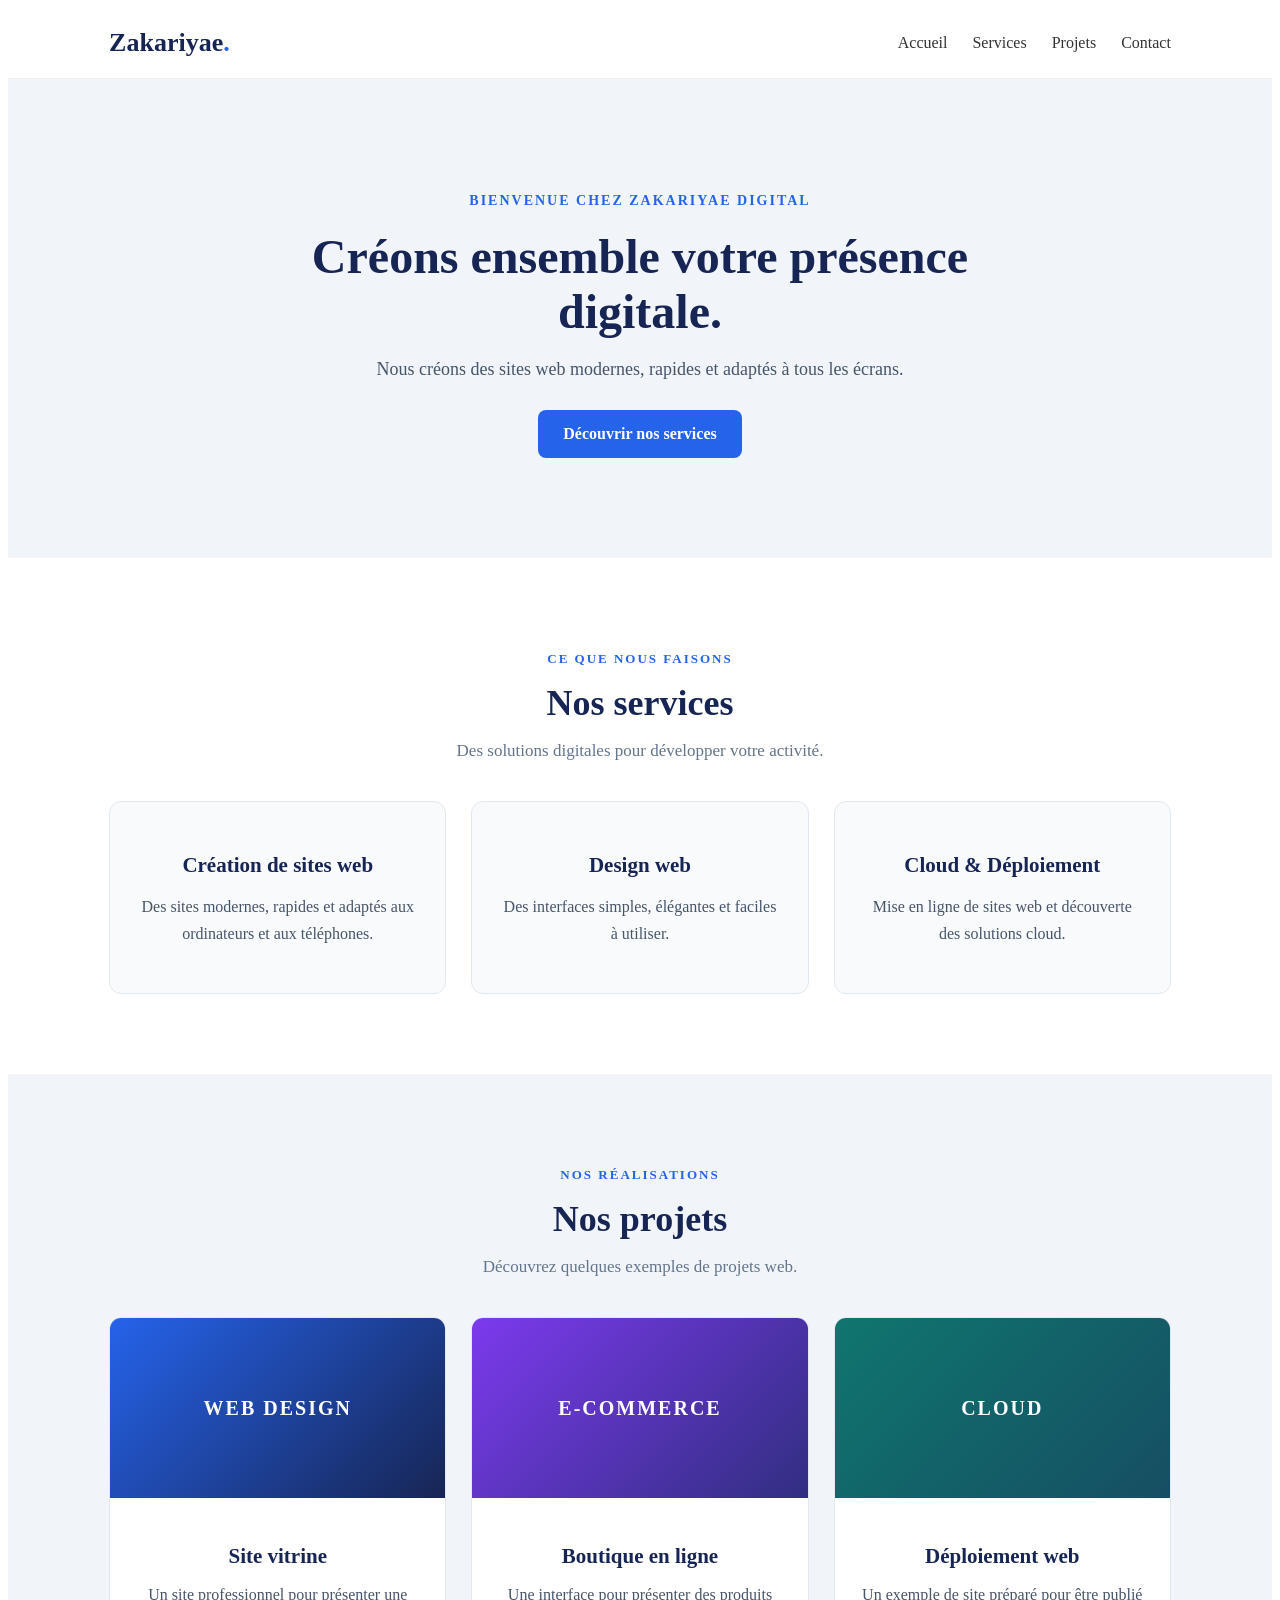
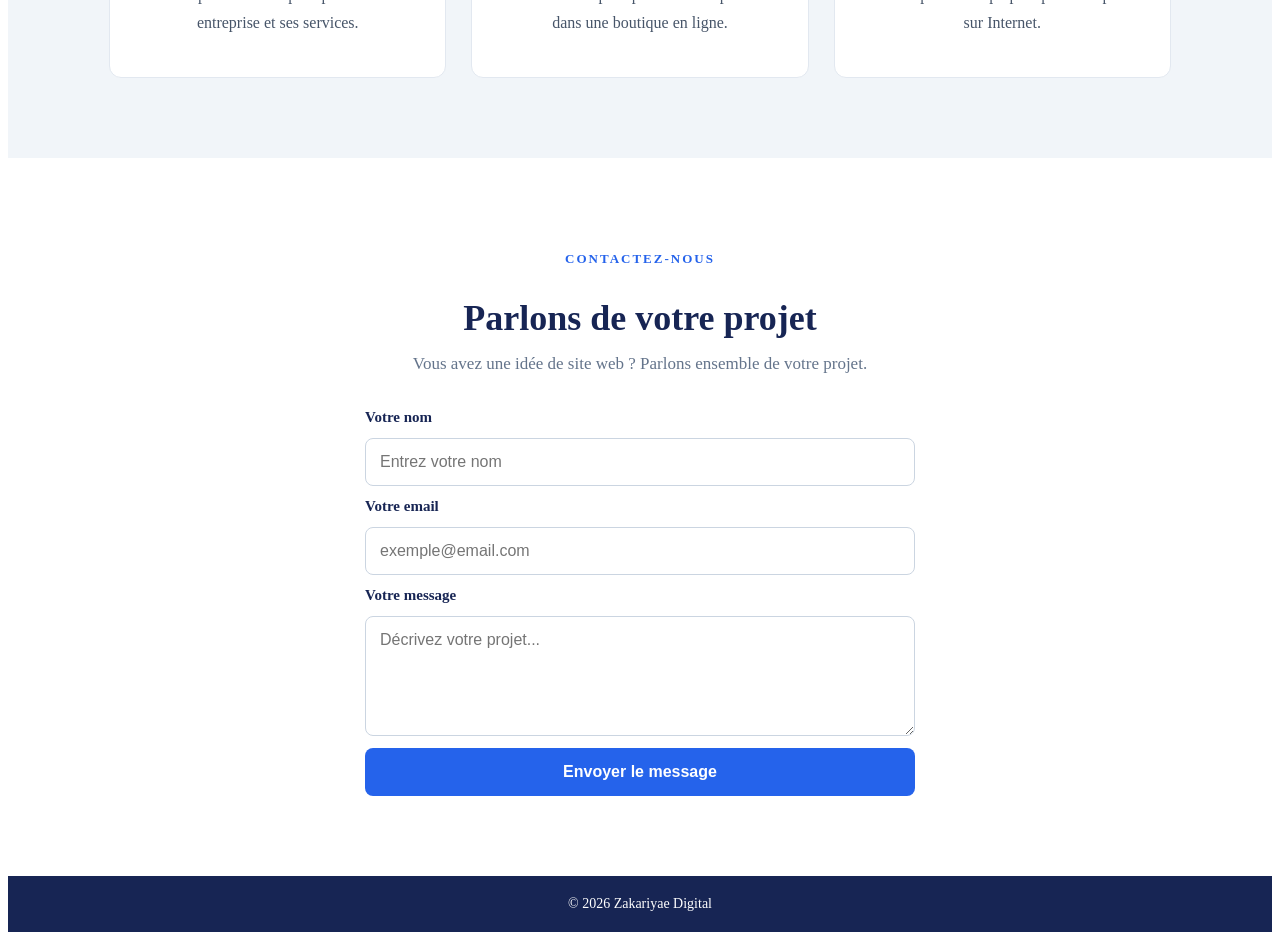
==== index.html @ b0ac404f "Update index.html" ====
<!DOCTYPE html>
<html lang="fr">
<head>
    <meta charset="UTF-8">
    <meta name="viewport" content="width=device-width, initial-scale=1.0">
<title>Zakariyae Digital | Création de sites web au Maroc</title>
<meta name="description" content="Zakariyae Digital est une agence web spécialisée dans la création de sites web, le design et le déploiement cloud.">
    <link rel="stylesheet" href="style.css">
</head>

<body>
    <header class="navbar">
        <a href="#" class="logo">Zakariyae<span>.</span></a>

        <nav>
            <a href="#accueil">Accueil</a>
            <a href="#services">Services</a>
            <a href="#portfolio">Projets</a>
            <a href="#contact">Contact</a>
        </nav>
    </header>

    <main>
        <section class="hero" id="accueil">
            <p class="subtitle">BIENVENUE CHEZ ZAKARIYAE DIGITAL</p>
            <h1>Créons ensemble votre présence digitale.</h1>
            <p class="description">
                Nous créons des sites web modernes,
                rapides et adaptés à tous les écrans.
            </p>
            <a href="#services" class="btn">Découvrir nos services</a>
        </section>

        <section class="services" id="services">
            <p class="section-subtitle">CE QUE NOUS FAISONS</p>
            <h2>Nos services</h2>
            <p class="services-description">
                Des solutions digitales pour développer votre activité.
            </p>

            <div class="services-container">
                <div class="service-card">
                    <h3>Création de sites web</h3>
                    <p>Des sites modernes, rapides et adaptés aux ordinateurs et aux téléphones.</p>
                </div>

                <div class="service-card">
                    <h3>Design web</h3>
                    <p>Des interfaces simples, élégantes et faciles à utiliser.</p>
                </div>

                <div class="service-card">
                    <h3>Cloud & Déploiement</h3>
                    <p>Mise en ligne de sites web et découverte des solutions cloud.</p>
                </div>
            </div>
        </section>

        <section class="portfolio" id="portfolio">
            <p class="section-subtitle">NOS RÉALISATIONS</p>
            <h2>Nos projets</h2>
            <p class="portfolio-description">
                Découvrez quelques exemples de projets web.
            </p>

            <div class="portfolio-container">
                <article class="project-card">
                    <div class="project-visual visual-one">
                        <span>WEB DESIGN</span>
                    </div>
                    <div class="project-info">
                        <h3>Site vitrine</h3>
                        <p>Un site professionnel pour présenter une entreprise et ses services.</p>
                    </div>
                </article>

                <article class="project-card">
                    <div class="project-visual visual-two">
                        <span>E-COMMERCE</span>
                    </div>
                    <div class="project-info">
                        <h3>Boutique en ligne</h3>
                        <p>Une interface pour présenter des produits dans une boutique en ligne.</p>
                    </div>
                </article>

                <article class="project-card">
                    <div class="project-visual visual-three">
                        <span>CLOUD</span>
                    </div>
                    <div class="project-info">
                        <h3>Déploiement web</h3>
                        <p>Un exemple de site préparé pour être publié sur Internet.</p>
                    </div>
                </article>
            </div>
        </section>

        <section class="contact" id="contact">
            <p class="section-subtitle">CONTACTEZ-NOUS</p>
            <h2>Parlons de votre projet</h2>
        
            <p class="contact-description">
                Vous avez une idée de site web ?
                Parlons ensemble de votre projet.
            </p>
        
           <form class="contact-form" action="https://formspree.io/f/xyekvlay" method="POST">
                <label for="nom">Votre nom</label>
                <input type="text" id="nom" name="nom"
                       placeholder="Entrez votre nom" required>
        
                <label for="email">Votre email</label>
                <input type="email" id="email" name="email"
                       placeholder="exemple@email.com" required>
        
                <label for="message">Votre message</label>
                <textarea id="message" name="message" rows="5"
                          placeholder="Décrivez votre projet..." required></textarea>
        
                <button type="submit" class="contact-btn">
                    Envoyer le message
                </button>
            </form>
        </section>
    </main>

    <footer>
        <p>© 2026 Zakariyae Digital</p>
    </footer>
</body>
</html>
---- style.css ----
/* NAVBAR */

.navbar {
    display: flex;
    justify-content: space-between;
    align-items: center;
    padding: 20px 8%;
    background-color: white;
    border-bottom: 1px solid #eeeeee;
}

.logo {
    font-size: 26px;
    font-weight: bold;
    color: #172554;
    text-decoration: none;
}

.logo span {
    color: #2563eb;
}

.navbar nav {
    display: flex;
    gap: 25px;
}

.navbar nav a {
    text-decoration: none;
    color: #333333;
    font-size: 16px;
    transition: color 0.3s ease;
}

.navbar nav a:hover {
    color: #2563eb;
}


/* HERO SECTION */

.hero {
    background-color: #f1f5f9;
    padding: 100px 8%;
    text-align: center;
}

.subtitle {
    color: #2563eb;
    font-size: 14px;
    font-weight: bold;
    letter-spacing: 2px;
}

.hero h1 {
    color: #172554;
    font-size: 48px;
    max-width: 800px;
    margin: 20px auto;
}

.description {
    color: #475569;
    font-size: 18px;
    max-width: 600px;
    margin: 20px auto 30px;
}

.btn {
    display: inline-block;
    background-color: #2563eb;
    color: white;
    padding: 15px 25px;
    border-radius: 8px;
    text-decoration: none;
    font-weight: bold;
    transition: all 0.3s ease;
}

.btn:hover {
    background-color: #1d4ed8;
    transform: translateY(-3px);
}
/* SERVICES SECTION */

.services {
    padding: 80px 8%;
    background-color: white;
    text-align: center;
}

.section-subtitle {
    color: #2563eb;
    font-size: 13px;
    font-weight: bold;
    letter-spacing: 2px;
}

.services h2 {
    color: #172554;
    font-size: 36px;
    margin: 15px 0;
}

.services-description {
    color: #64748b;
    font-size: 17px;
    margin-bottom: 40px;
}

.services-container {
    display: flex;
    gap: 25px;
    justify-content: center;
    align-items: stretch;
    flex-wrap: wrap;
}

.service-card {
    flex: 1 1 230px;
    padding: 30px;
    background-color: #f8fafc;
    border: 1px solid #e2e8f0;
    border-radius: 12px;
    box-sizing: border-box;
    transition: transform 0.3s ease,
                box-shadow 0.3s ease;
}

.service-card h3 {
    color: #172554;
    font-size: 21px;
    margin-bottom: 15px;
}

.service-card p {
    color: #475569;
    font-size: 16px;
    line-height: 1.7;
    margin-top: 0;
}

.service-card:hover {
    transform: translateY(-6px);
    box-shadow: 0 10px 25px rgba(0, 0, 0, 0.08);
}
/* PORTFOLIO SECTION */
.portfolio {
    padding: 80px 8%;
    background-color: #f1f5f9;
    text-align: center;
}

.portfolio h2 {
    color: #172554;
    font-size: 36px;
    margin: 15px 0;
}

.portfolio-description {
    color: #64748b;
    font-size: 17px;
    margin-bottom: 40px;
}

.portfolio-container {
    display: flex;
    gap: 25px;
    justify-content: center;
    flex-wrap: wrap;
}

.project-card {
    flex: 1 1 250px;
    max-width: 350px;
    background-color: white;
    border-radius: 12px;
    overflow: hidden;
    border: 1px solid #e2e8f0;
    transition: transform 0.3s ease,
                box-shadow 0.3s ease;
}

.project-card:hover {
    transform: translateY(-6px);
    box-shadow: 0 10px 25px rgba(0, 0, 0, 0.08);
}

.project-visual {
    min-height: 180px;
    display: flex;
    justify-content: center;
    align-items: center;
    color: white;
    font-size: 20px;
    font-weight: bold;
    letter-spacing: 2px;
}

.visual-one {
    background: linear-gradient(135deg, #2563eb, #172554);
}

.visual-two {
    background: linear-gradient(135deg, #7c3aed, #312e81);
}

.visual-three {
    background: linear-gradient(135deg, #0f766e, #164e63);
}

.project-info {
    padding: 25px;
}

.project-info h3 {
    color: #172554;
    font-size: 21px;
    margin-bottom: 12px;
}

.project-info p {
    color: #475569;
    font-size: 16px;
    line-height: 1.7;
    margin-top: 0;
}
/* CONTACT SECTION */
.contact {
    padding: 80px 8%;
    background-color: white;
    text-align: center;
}

.contact h2 {
    color: #172554;
    font-size: 36px;
    margin-bottom: 15px;
}

.contact > p:not(.section-subtitle) {
    color: #64748b;
    font-size: 17px;
}

/* FOOTER */
footer {
    background-color: #172554;
    color: white;
    text-align: center;
    padding: 20px;
}

footer p {
    font-size: 14px;
    margin: 0;
}
/* RESPONSIVE DESIGN */

@media (max-width: 768px) {
    .navbar {
        flex-direction: column;
        gap: 20px;
        padding: 20px;
    }

    .navbar nav {
        gap: 15px;
        flex-wrap: wrap;
        justify-content: center;
    }

    .hero {
        padding: 70px 20px;
    }

    .hero h1 {
        font-size: 36px;
    }

    .services,
    .portfolio,
    .contact {
        padding: 60px 20px;
    }

    .services-container,
    .portfolio-container {
        flex-direction: column;
        align-items: center;
    }

    .service-card,
    .project-card {
        width: 100%;
        max-width: 100%;
    }
}

@media (max-width: 400px) {
    .navbar nav {
        gap: 10px;
    }

    .navbar nav a {
        font-size: 14px;
    }

    .hero h1 {
        font-size: 30px;
    }

    .btn {
        padding: 12px 18px;
    }
}
/* CONTACT FORM */

.contact-description {
    color: #64748b;
    font-size: 17px;
    max-width: 550px;
    margin: 15px auto 35px;
}

.contact-form {
    display: flex;
    flex-direction: column;
    gap: 12px;
    max-width: 550px;
    margin: 0 auto;
    text-align: left;
}

.contact-form label {
    color: #172554;
    font-size: 15px;
    font-weight: bold;
}

.contact-form input,
.contact-form textarea {
    width: 100%;
    padding: 14px;
    border: 1px solid #cbd5e1;
    border-radius: 8px;
    box-sizing: border-box;
    font-family: Arial, sans-serif;
    font-size: 16px;
}

.contact-form input:focus,
.contact-form textarea:focus {
    outline: none;
    border-color: #2563eb;
}

.contact-btn {
    background-color: #2563eb;
    color: white;
    border: none;
    border-radius: 8px;
    padding: 15px;
    font-size: 16px;
    font-weight: bold;
    cursor: pointer;
    transition: background-color 0.3s ease;
}

.contact-btn:hover {
    background-color: #1d4ed8;
}
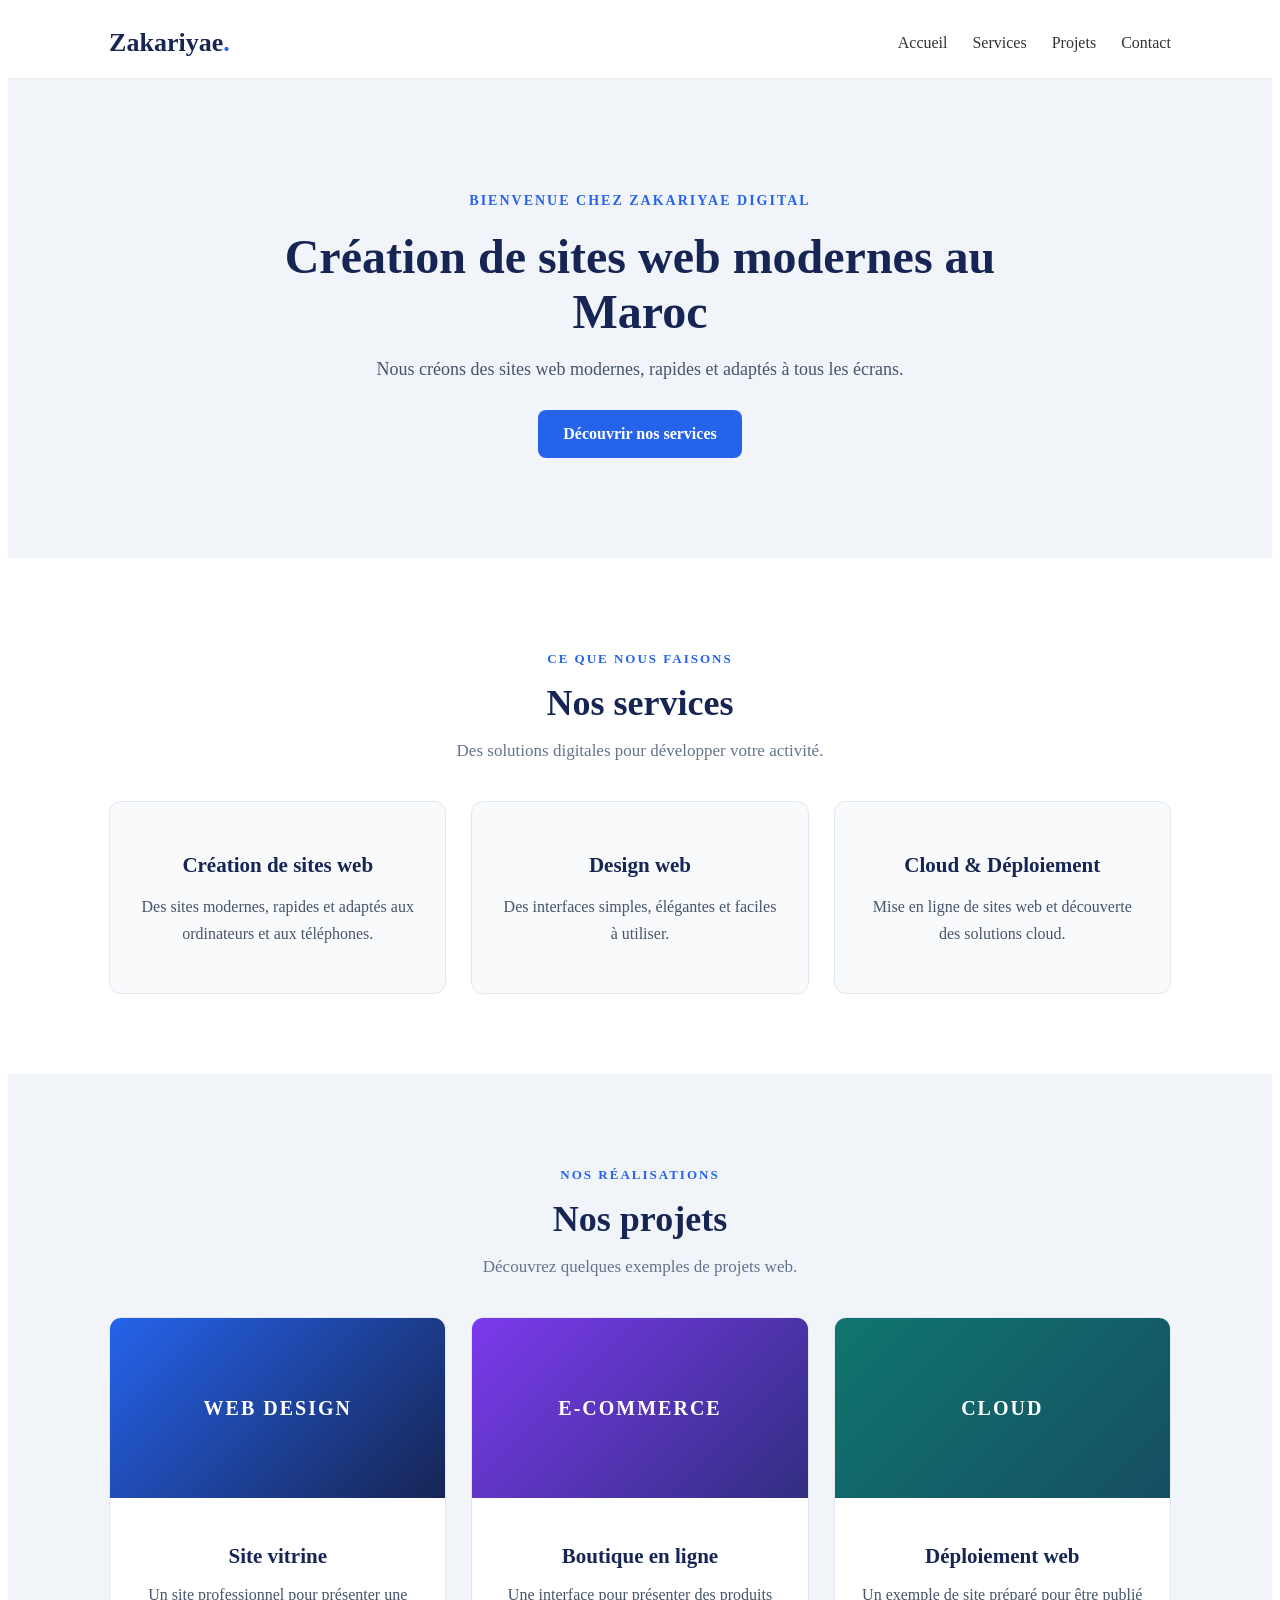
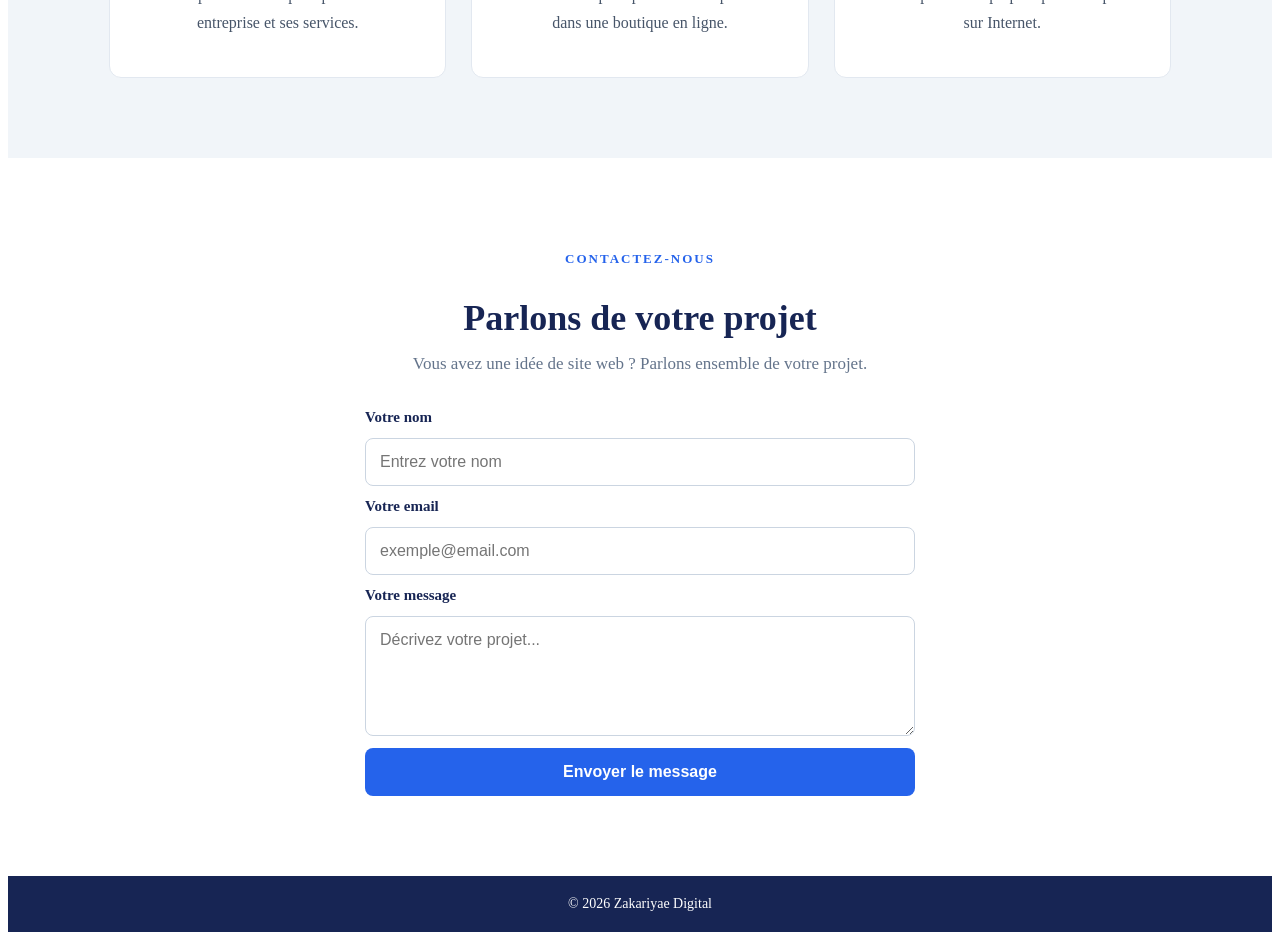
==== commit 6d6c6c3c: "Update index.html" ====
--- a/index.html
+++ b/index.html
@@ -23,7 +23,7 @@
     <main>
         <section class="hero" id="accueil">
             <p class="subtitle">BIENVENUE CHEZ ZAKARIYAE DIGITAL</p>
-            <h1>Créons ensemble votre présence digitale.</h1>
+          <h1>Création de sites web modernes au Maroc</h1>
             <p class="description">
                 Nous créons des sites web modernes,
                 rapides et adaptés à tous les écrans.
